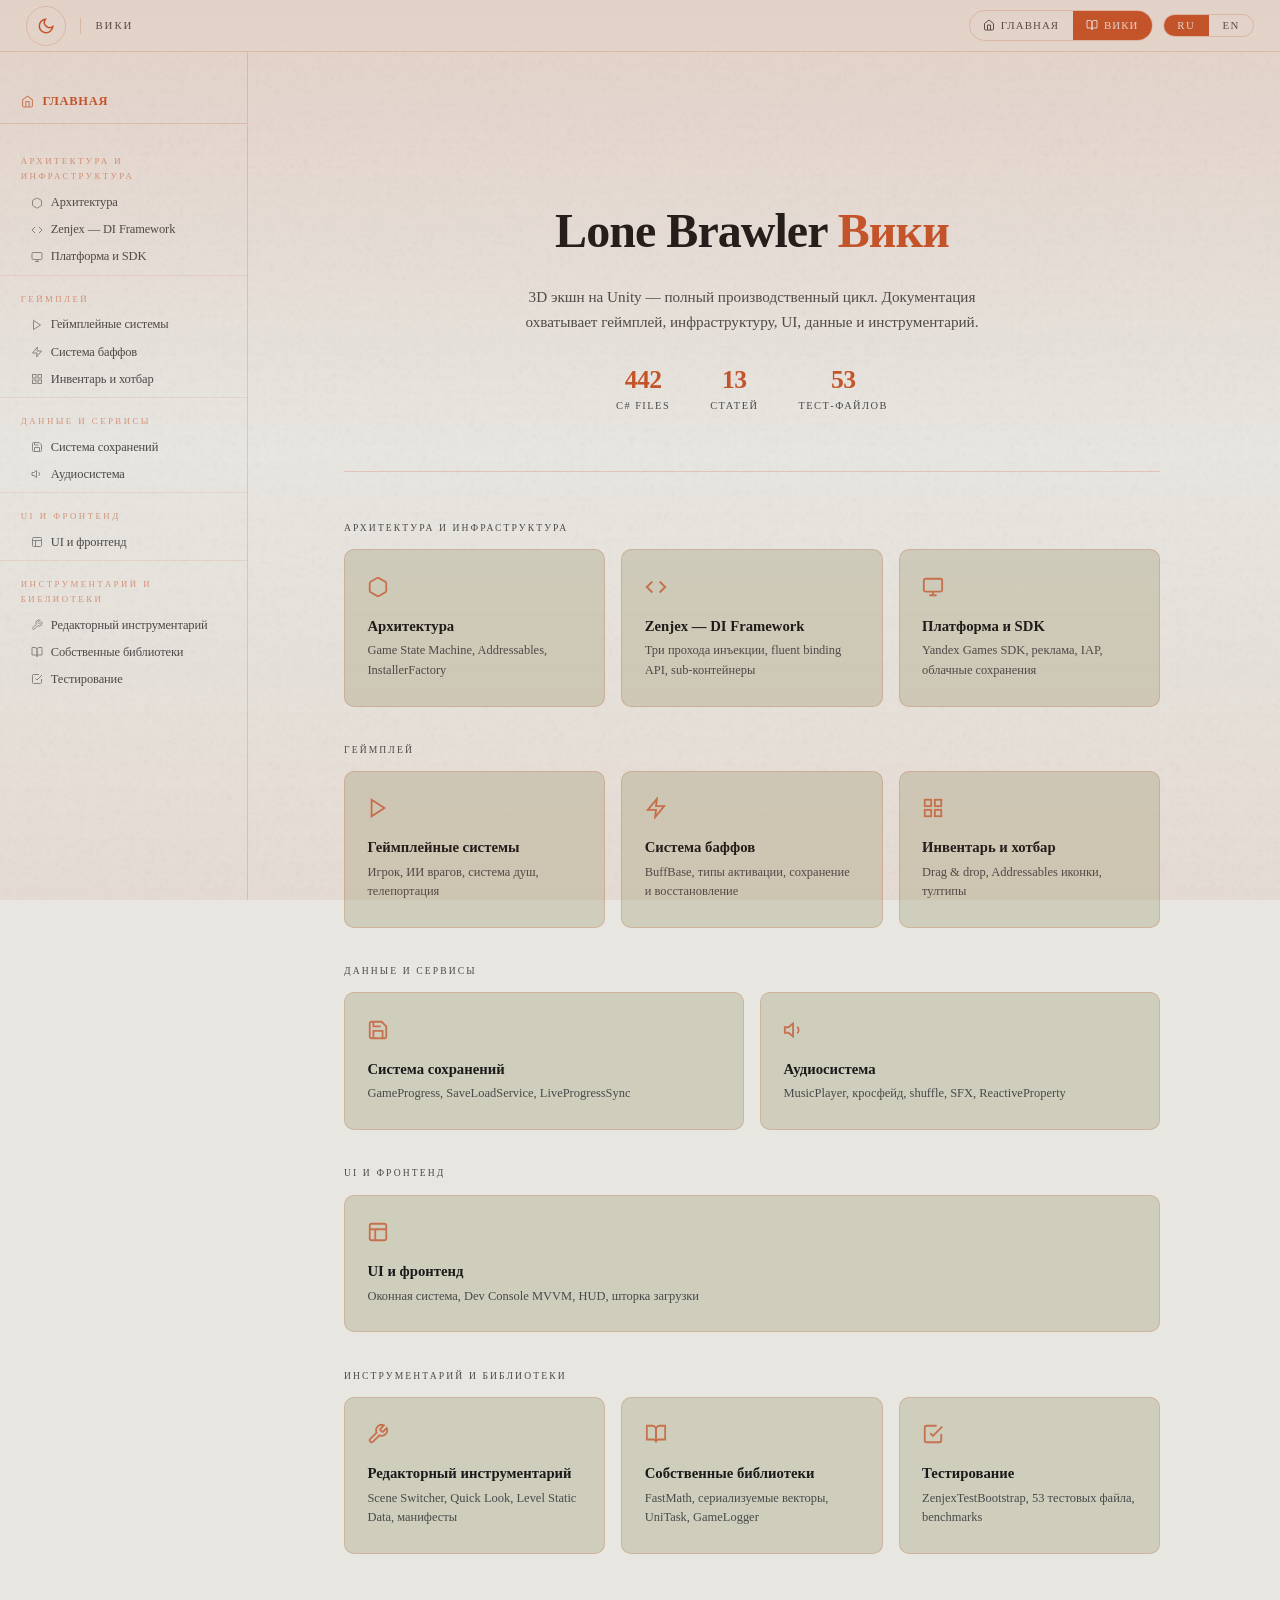
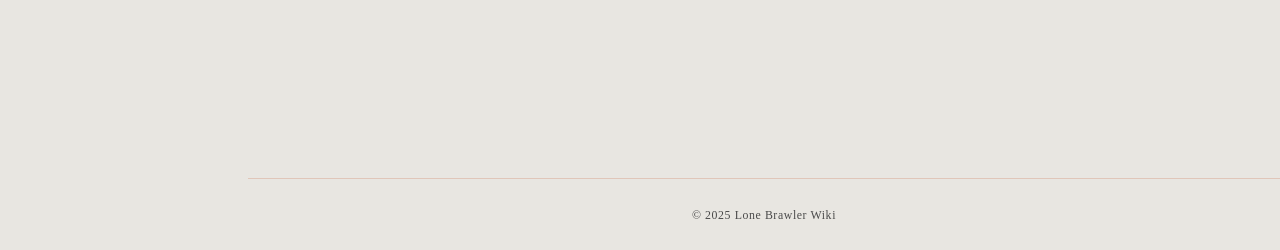
==== src/wiki.html @ 1ef16f7c "First project commit" ====
<!DOCTYPE html>
<html lang="ru" data-theme="dark">
<head>
  <meta charset="UTF-8" />
  <meta name="viewport" content="width=device-width, initial-scale=1.0" />
  <title>Wiki — Lone Brawler</title>

  <link rel="stylesheet" href="css/variables.css" />
  <link rel="stylesheet" href="css/animations.css" />
  <link rel="stylesheet" href="css/layout.css" />
  <link rel="stylesheet" href="css/wiki.css" />
</head>
<body>

<div class="app">

  <!-- ═══════ TOP BAR ═══════ -->
  <header class="topbar">
    <div class="topbar-left">
      <button class="sidebar-toggle" id="sidebar-toggle"
              aria-label="Toggle navigation" onclick="toggleSidebar()">
        <svg width="16" height="16" viewBox="0 0 24 24" fill="none" stroke="currentColor" stroke-width="2">
          <path d="M3 12h18M3 6h18M3 18h18"/>
        </svg>
      </button>

      <button class="theme-switcher" id="theme-toggle"
              aria-label="Toggle theme" onclick="toggleTheme()">
        <svg class="theme-icon sun" viewBox="0 0 24 24" fill="none" stroke="currentColor" stroke-width="2">
          <circle cx="12" cy="12" r="5"/>
          <path d="M12 1v2M12 21v2M4.22 4.22l1.42 1.42M18.36 18.36l1.42 1.42M1 12h2M21 12h2M4.22 19.78l1.42-1.42M18.36 5.64l1.42-1.42"/>
        </svg>
        <svg class="theme-icon moon" viewBox="0 0 24 24" fill="none" stroke="currentColor" stroke-width="2">
          <path d="M21 12.79A9 9 0 1 1 11.21 3 7 7 0 0 0 21 12.79z"/>
        </svg>
      </button>

      <div class="topbar-sep"></div>
      <span class="topbar-label t" data-ru="Вики" data-en="Wiki">Вики</span>
    </div>

    <div class="topbar-right">
      <nav class="topbar-nav" aria-label="Site navigation">
        <a class="topbar-nav-link" href="index.html">
          <svg width="12" height="12" viewBox="0 0 24 24" fill="none" stroke="currentColor" stroke-width="2">
            <path d="M3 9l9-7 9 7v11a2 2 0 01-2 2H5a2 2 0 01-2-2z"/>
            <polyline points="9 22 9 12 15 12 15 22"/>
          </svg>
          <span class="t" data-ru="Главная" data-en="Home">Главная</span>
        </a>
        <a class="topbar-nav-link topbar-nav-link--active" href="wiki.html">
          <svg width="12" height="12" viewBox="0 0 24 24" fill="none" stroke="currentColor" stroke-width="2">
            <path d="M2 3h6a4 4 0 014 4v14a3 3 0 00-3-3H2z"/>
            <path d="M22 3h-6a4 4 0 00-4 4v14a3 3 0 013-3h7z"/>
          </svg>
          <span class="t" data-ru="Вики" data-en="Wiki">Вики</span>
        </a>
      </nav>

      <div class="lang-switcher" role="group" aria-label="Language">
        <button class="lang-btn active" id="btn-ru" onclick="setLang('ru')">RU</button>
        <button class="lang-btn"        id="btn-en" onclick="setLang('en')">EN</button>
      </div>
    </div>
  </header>

  <!-- ═══════ LAYOUT ═══════ -->
  <div class="main">

    <!-- SIDEBAR -->
    <nav class="sidebar" id="sidebar">
      <button class="sidebar-home-btn t" id="sidebar-home-btn"
              data-ru="Главная" data-en="Home"
              onclick="showWikiHome()">
        <svg width="13" height="13" viewBox="0 0 24 24" fill="none" stroke="currentColor" stroke-width="2">
          <path d="M3 9l9-7 9 7v11a2 2 0 01-2 2H5a2 2 0 01-2-2z"/>
          <polyline points="9 22 9 12 15 12 15 22"/>
        </svg>
        Главная
      </button>

      <div id="wiki-sidebar-list">
        <!-- populated by wiki.js after config loads -->
        <div class="wiki-loading" style="padding: 2rem 0;">
          <div class="wiki-loading-dot"></div>
          <div class="wiki-loading-dot"></div>
          <div class="wiki-loading-dot"></div>
        </div>
      </div>
    </nav>

    <!-- Mobile backdrop -->
    <div class="sidebar-backdrop" id="sidebar-backdrop" onclick="closeSidebar()"></div>

    <!-- CONTENT -->
    <main class="content" id="wiki-content">
      <div class="wiki-content">
        <div class="wiki-loading">
          <div class="wiki-loading-dot"></div>
          <div class="wiki-loading-dot"></div>
          <div class="wiki-loading-dot"></div>
        </div>
      </div>
    </main>

  </div><!-- /.main -->

  <footer>
    <span class="t" data-ru="© 2025 Lone Brawler Wiki" data-en="© 2025 Lone Brawler Wiki">
      © 2025 Lone Brawler Wiki
    </span>
  </footer>

</div><!-- /.app -->

<script src="js/theme.js"></script>
<script src="js/lang.js"></script>
<script src="js/marked.min.js"></script>
<script src="js/config-loader.js"></script>
<script src="js/wiki.js"></script>

</body>
</html>
---- src/css/variables.css ----
/* ============================================================
   variables.css — Design tokens for Lone Brawler Wiki.
   Accent colours are overridden at runtime by config-loader.js
   ============================================================ */

*, *::before, *::after {
  box-sizing: border-box;
  margin: 0;
  padding: 0;
}

/* ── Fallback accents (before config loads) ── */
:root {
  --accent-dark:  #e8774a;
  --accent-light: #c4542a;
}

/* ── Dark theme (default) ── */
:root {
  --accent:   var(--accent-dark);

  --bg:       #0d0d0d;
  --surface:  #161616;
  --card:     #1c1c1c;
  --accent2:  #f5b07a;
  --text:     #f0ece4;
  --muted:    #8a8070;
  --border:   var(--border-dark,          rgba(232, 119, 74, 0.18));
  --glow:     var(--glow-dark,            rgba(232, 119, 74, 0.10));

  --gradient-top:    var(--gradient-top-dark,  rgba(232, 119, 74, 0.12));
  --gradient-bottom: var(--gradient-bot-dark,  rgba(232, 119, 74, 0.06));

  --sidebar-w: 248px;
}

/* ── Light theme ── */
[data-theme="light"] {
  --accent:   var(--accent-light);

  --bg:       #e8e6e1;
  --surface:  #d9d7d2;
  --card:     #cfcdbc;
  --accent2:  #8b4510;
  --text:     #1a1a1a;
  --muted:    #4a4a4a;
  --border:   var(--border-light,         rgba(196, 84, 42, 0.22));
  --glow:     var(--glow-light,           rgba(196, 84, 42, 0.10));

  --gradient-top:    var(--gradient-top-light, rgba(196, 84, 42, 0.14));
  --gradient-bottom: var(--gradient-bot-light, rgba(196, 84, 42, 0.07));
}

html { scroll-behavior: smooth; }

body {
  background-color:       var(--bg);
  background-image:       var(--noise-svg);
  background-attachment:  fixed;
  color:       var(--text);
  font-family: inherit;
  font-weight: 300;
  line-height: 1.7;
  overflow-x:  hidden;
}

/* ── Gradient overlay ── */
body::before {
  content: '';
  position: fixed;
  inset: 0;
  background: linear-gradient(
    to bottom,
    var(--gradient-top)    0%,
    transparent            50%,
    var(--gradient-bottom) 100%
  );
  pointer-events: none;
  z-index: 9999;
}
---- src/css/animations.css ----
/* ============================================================
   animations.css — Keyframes & transition helpers
   ============================================================ */

@keyframes fadeUp {
  from { opacity: 0; transform: translateY(28px); }
  to   { opacity: 1; transform: none; }
}

@keyframes spin {
  to { transform: rotate(360deg); }
}

@keyframes slideRight {
  from { opacity: 0; transform: translateX(-10px); }
  to   { opacity: 1; transform: none; }
}

/* ── Scroll reveal (same class name as portfolio) ── */
.reveal {
  opacity: 0;
  transform: translateY(20px);
  transition: opacity 0.6s ease, transform 0.6s ease;
}
.reveal.visible {
  opacity: 1;
  transform: none;
}

/* ── Language fade (same .t / .fading pattern) ── */
.t {
  transition: opacity 0.18s ease;
}
.t.fading {
  opacity: 0;
}

/* ── Release body entry ── */
.release-body {
  animation: fadeUp 0.4s cubic-bezier(0.22, 1, 0.36, 1) both;
}

/* ── Section stagger ── */
.release-section {
  animation: fadeUp 0.45s cubic-bezier(0.22, 1, 0.36, 1) both;
}
.release-section:nth-child(1) { animation-delay: 0.04s; }
.release-section:nth-child(2) { animation-delay: 0.08s; }
.release-section:nth-child(3) { animation-delay: 0.12s; }
.release-section:nth-child(4) { animation-delay: 0.16s; }
.release-section:nth-child(5) { animation-delay: 0.20s; }
.release-section:nth-child(6) { animation-delay: 0.24s; }
.release-section:nth-child(7) { animation-delay: 0.28s; }
.release-section:nth-child(8) { animation-delay: 0.32s; }
---- src/css/layout.css ----
/* ============================================================
   layout.css — Top bar, sidebar, content, footer
   ============================================================ */

/* ── App shell ── */
.app {
  display: flex;
  flex-direction: column;
  min-height: 100vh;
}

/* ════════════════════════════════════════════════════════════
   TOP BAR
   ════════════════════════════════════════════════════════════ */
.topbar {
  position: fixed;
  top: 0; left: 0; right: 0;
  z-index: 500;
  height: 52px;
  display: flex;
  align-items: center;
  justify-content: space-between;
  padding: 0 1.6rem;
  border-bottom: 1px solid var(--border);
  background: rgba(13, 13, 13, 0.88);
  backdrop-filter: blur(18px);
  -webkit-backdrop-filter: blur(18px);
}

[data-theme="light"] .topbar {
  background: rgba(232, 230, 225, 0.88);
}

.topbar-left  { display: flex; align-items: center; gap: 0.9rem; }
.topbar-right { display: flex; align-items: center; gap: 0.6rem; }

/* Project name link */
.topbar-logo {
  display: flex;
  align-items: center;
  gap: 0.5rem;
  text-decoration: none;
  color: var(--text);
  background: transparent;
}

/* Logo as image */
.topbar-logo-img {
  height: 26px;
  width: auto;
  display: block;
  background: transparent;
}

.topbar-logo-name {
  font-size: 0.95rem;
  font-weight: 700;
  letter-spacing: -0.01em;
  color: var(--text);
}
.topbar-logo-name span { color: var(--accent); }

.topbar-sep {
  width: 1px;
  height: 16px;
  background: var(--border);
}

.topbar-label {
  font-size: 0.68rem;
  letter-spacing: 0.18em;
  text-transform: uppercase;
  color: var(--muted);
}

/* GitHub pill — matches portfolio's .link-pill */
.repo-link {
  display: inline-flex;
  align-items: center;
  gap: 0.4rem;
  padding: 0.32rem 0.85rem;
  border: 1px solid var(--border);
  border-radius: 999px;
  font-size: 0.72rem;
  font-weight: 500;
  letter-spacing: 0.06em;
  color: var(--accent2);
  text-decoration: none;
  transition: background 0.22s, border-color 0.22s, transform 0.18s;
}
.repo-link:hover {
  background: var(--glow);
  border-color: var(--accent);
  transform: translateY(-1px);
}

/* ── Theme switcher (identical to portfolio) ── */
.theme-switcher {
  width: 40px;
  height: 40px;
  border-radius: 50%;
  border: 1px solid var(--border);
  background: transparent;
  cursor: pointer;
  display: flex;
  align-items: center;
  justify-content: center;
  transition: border-color 0.2s, transform 0.2s;
  position: relative;
}
.theme-switcher:hover  { border-color: var(--accent); transform: scale(1.05); }
.theme-switcher:active { transform: scale(0.95); }

.theme-icon {
  width: 18px;
  height: 18px;
  color: var(--accent);
  transition: opacity 0.3s, transform 0.3s;
}
.theme-icon.sun  { position: absolute; opacity: 1; transform: rotate(0deg) scale(1); }
.theme-icon.moon { position: absolute; opacity: 0; transform: rotate(90deg) scale(0); }

[data-theme="light"] .theme-icon.sun  { opacity: 0; transform: rotate(-90deg) scale(0); }
[data-theme="light"] .theme-icon.moon { opacity: 1; transform: rotate(0deg) scale(1); }

/* ── Lang switcher (identical to portfolio) ── */
.lang-switcher {
  display: flex;
  border: 1px solid var(--border);
  border-radius: 999px;
  overflow: hidden;
  background: transparent;
}

.lang-btn {
  padding: 0.34rem 0.85rem;
  font-family: inherit;
  font-size: 0.68rem;
  font-weight: 500;
  letter-spacing: 0.13em;
  text-transform: uppercase;
  color: var(--muted);
  background: none;
  border: none;
  cursor: pointer;
  transition: color 0.2s, background 0.2s;
  line-height: 1;
}
.lang-btn.active         { color: var(--bg); background: var(--accent); }
.lang-btn:not(.active):hover { color: var(--accent2); }

/* ── Mobile: sidebar toggle button ── */
.sidebar-toggle {
  display: none;
  width: 40px;
  height: 40px;
  border-radius: 50%;
  border: 1px solid var(--border);
  background: transparent;
  cursor: pointer;
  align-items: center;
  justify-content: center;
  color: var(--accent);
  transition: border-color 0.2s, background 0.2s;
}
.sidebar-toggle:hover { border-color: var(--accent); background: var(--glow); }
.sidebar-toggle.open  { background: var(--glow); border-color: var(--accent); }

/* ════════════════════════════════════════════════════════════
   MAIN LAYOUT (sidebar + content)
   ════════════════════════════════════════════════════════════ */
.main {
  display: flex;
  flex: 1;
  padding-top: 52px;
}

/* ── Sidebar ── */
.sidebar {
  position: fixed;
  top: 52px;
  left: 0;
  bottom: 0;
  width: var(--sidebar-w);
  overflow-y: auto;
  border-right: 1px solid var(--border);
  padding: 1.6rem 0 2rem;
  scrollbar-width: thin;
  scrollbar-color: var(--border) transparent;
}

.sidebar-section-label {
  font-size: 0.6rem;
  letter-spacing: 0.22em;
  text-transform: uppercase;
  color: var(--muted);
  padding: 0 1.3rem;
  margin-bottom: 0.5rem;
}

.version-list {
  list-style: none;
}

/* Each version entry */
.version-item {
  position: relative;
  border-left: 2px solid transparent;
  transition: border-color 0.2s;
}
.version-item.active {
  border-left-color: var(--accent);
}

.version-btn {
  width: 100%;
  padding: 0.55rem 1.3rem;
  background: none;
  border: none;
  cursor: pointer;
  text-align: left;
  font-family: inherit;
  display: flex;
  flex-direction: column;
  gap: 0.12rem;
  transition: background 0.18s;
}
.version-btn:hover { background: var(--glow); }

.version-btn-tag {
  font-size: 0.88rem;
  font-weight: 700;
  color: var(--text);
  letter-spacing: -0.01em;
  transition: color 0.2s;
}
.version-item.active .version-btn-tag { color: var(--accent); }

.version-btn-date {
  font-size: 0.65rem;
  letter-spacing: 0.05em;
  color: var(--muted);
}

/* ── Content area ── */
.content {
  margin-left: var(--sidebar-w);
  flex: 1;
  padding: 2.8rem 3rem 7rem;
  max-width: calc(var(--sidebar-w) + 760px);
}

/* ── Release header ── */
.release-header {
  margin-bottom: 2.2rem;
}

.release-version-tag {
  font-size: clamp(2rem, 5vw, 2.8rem);
  font-weight: 700;
  letter-spacing: -0.02em;
  line-height: 1.1;
  margin-bottom: 0.55rem;
}
.release-version-tag span { color: var(--accent); }

.release-meta {
  display: flex;
  align-items: center;
  gap: 0.8rem;
  flex-wrap: wrap;
}

.release-date {
  font-size: 0.75rem;
  letter-spacing: 0.08em;
  color: var(--muted);
}

/* ── Horizontal rule between header and body ── */
.release-rule {
  height: 1px;
  background: var(--border);
  margin: 1.8rem 0 2.4rem;
}

/* ── Footer ── */
footer {
  margin-left: var(--sidebar-w);
  padding: 1.6rem 3rem;
  border-top: 1px solid var(--border);
  color: var(--muted);
  font-size: 0.74rem;
  letter-spacing: 0.05em;
  text-align: center;
}

/* ════════════════════════════════════════════════════════════
   MOBILE  ≤ 768 px
   ════════════════════════════════════════════════════════════ */
@media (max-width: 768px) {
  :root { --sidebar-w: 0px; }

  .topbar { padding: 0 1rem; }

  .topbar-sep,
  .topbar-label { display: none; }

  .sidebar-toggle { display: flex; }

  /* Sidebar slides in from the left as an overlay */
  .sidebar {
    width: 80vw;
    max-width: 300px;
    transform: translateX(-110%);
    transition: transform 0.3s cubic-bezier(0.22, 1, 0.36, 1);
    z-index: 400;
    background: var(--bg);
    border-right: 1px solid var(--border);
  }
  .sidebar.open { transform: translateX(0); }

  /* Dim overlay behind the open sidebar */
  .sidebar-backdrop {
    display: none;
    position: fixed;
    inset: 0;
    z-index: 399;
    background: rgba(0,0,0,0.5);
  }
  .sidebar-backdrop.open { display: block; }

  .content {
    margin-left: 0;
    padding: 1.6rem 1.2rem 5rem;
  }

  footer {
    margin-left: 0;
    padding: 1.4rem 1.2rem;
  }
}

@media (max-width: 400px) {
  .release-version-tag { font-size: 1.7rem; }
  .content { padding: 1.2rem 1rem 4rem; }
}

/* ── Touch: no hover lifts ── */
@media (hover: none) {
  .repo-link:hover  { transform: none; }
  .version-btn:hover { background: transparent; }
}


/* ════════════════════════════════════════════════════════════
   SIDEBAR — версионные группы
   ════════════════════════════════════════════════════════════ */

/* Группа мажорной версии */
.version-group {
  margin-bottom: 0.25rem;
}

/* Лейбл группы (V3, V2, V1) */
.version-group-label {
  font-size: 0.55rem;
  letter-spacing: 0.28em;
  text-transform: uppercase;
  color: var(--accent);
  opacity: 0.55;
  padding: 0.9rem 1.3rem 0.3rem;
  user-select: none;
}

/* Список релизов внутри группы */
.version-sublist {
  list-style: none;
}

/* Минорный релиз — чуть меньше и с отступом */
.version-item:not(.version-item--major) .version-btn {
  padding: 0.38rem 1.3rem 0.38rem 1.8rem;
}

.version-item:not(.version-item--major) .version-btn-tag {
  font-size: 0.78rem;
  font-weight: 500;
  color: var(--muted);
}

.version-item:not(.version-item--major).active .version-btn-tag {
  color: var(--accent);
}

.version-item:not(.version-item--major) .version-btn-date {
  font-size: 0.6rem;
}

/* Мажорный релиз — крупнее, ярче */
.version-item--major .version-btn {
  padding: 0.55rem 1.3rem;
}

.version-item--major .version-btn-tag {
  font-size: 0.9rem;
  font-weight: 700;
  color: var(--text);
  display: flex;
  align-items: center;
  gap: 0.5rem;
}

.version-item--major.active .version-btn-tag {
  color: var(--accent);
}

/* Цветная точка перед мажорной версией */
.version-btn-major-dot {
  display: inline-block;
  width: 6px;
  height: 6px;
  border-radius: 50%;
  background: var(--accent);
  flex-shrink: 0;
  opacity: 0.75;
  transition: opacity 0.2s;
}
.version-item--major.active .version-btn-major-dot,
.version-item--major .version-btn:hover .version-btn-major-dot {
  opacity: 1;
}

/* Разделительная линия перед группой (кроме первой) */
.version-group + .version-group .version-group-label {
  border-top: 1px solid var(--border);
  padding-top: 1rem;
}


/* ════════════════════════════════════════════════════════════
   CONTENT — мажорный релиз
   ════════════════════════════════════════════════════════════ */

/* Выделенный бэкграунд для шапки мажорного релиза */
.release-header--major {
  position: relative;
  padding: 1.8rem 2rem 1.8rem;
  margin: -0.8rem -1.2rem 0;
  border-radius: 12px;
  border: 1px solid color-mix(in srgb, var(--accent) 25%, var(--border));
  background: color-mix(in srgb, var(--accent) 5%, var(--card));
  overflow: hidden;
}

/* Декоративное свечение в углу */
.release-header--major::before {
  content: '';
  position: absolute;
  top: -40px;
  right: -40px;
  width: 180px;
  height: 180px;
  border-radius: 50%;
  background: radial-gradient(circle, color-mix(in srgb, var(--accent) 18%, transparent), transparent 70%);
  pointer-events: none;
}

/* Бейдж "MAJOR RELEASE" */
.release-header--major::after {
  content: 'MAJOR RELEASE';
  position: absolute;
  top: 1rem;
  right: 1.2rem;
  font-size: 0.52rem;
  font-weight: 700;
  letter-spacing: 0.2em;
  color: var(--accent);
  opacity: 0.6;
}

/* Версионный тег крупнее у мажора */
.release-header--major .release-version-tag {
  font-size: clamp(2.4rem, 6vw, 3.4rem);
}

@media (max-width: 768px) {
  .release-header--major {
    margin: -0.4rem -0.4rem 0;
    padding: 1.4rem 1.2rem 1.4rem;
  }
  .release-header--major::after {
    display: none;
  }
}
---- src/css/wiki.css ----
/* ============================================================
   wiki.css — Wiki page styles: article rendering, home page,
              sidebar items, code highlighting, tables.
   ============================================================ */

/* ════════════════════════════════════════════════════════════
   TOPBAR NAV (Changelog ↔ Wiki)
   ════════════════════════════════════════════════════════════ */
.topbar-nav {
  display: flex;
  border: 1px solid var(--border);
  border-radius: 999px;
  overflow: hidden;
  background: transparent;
}

.topbar-nav-link {
  display: inline-flex;
  align-items: center;
  gap: 0.35rem;
  padding: 0.34rem 0.85rem;
  font-size: 0.68rem;
  font-weight: 500;
  letter-spacing: 0.1em;
  text-transform: uppercase;
  color: var(--muted);
  text-decoration: none;
  transition: color 0.2s, background 0.2s;
}
.topbar-nav-link:hover { color: var(--accent2); }
.topbar-nav-link--active { color: var(--bg); background: var(--accent); }
.topbar-nav-link--active:hover { color: var(--bg); }

/* ════════════════════════════════════════════════════════════
   SIDEBAR — wiki article items
   ════════════════════════════════════════════════════════════ */
.wiki-article-item .version-btn-tag {
  font-size: 0.82rem;
  font-weight: 500;
  color: var(--muted);
  display: flex;
  align-items: center;
  gap: 0.5rem;
}

.wiki-article-item.active .version-btn-tag { color: var(--accent); }

.wiki-article-icon {
  display: flex;
  align-items: center;
  opacity: 0.6;
  flex-shrink: 0;
  transition: opacity 0.2s;
}
.wiki-article-item.active .wiki-article-icon,
.wiki-article-item:hover .wiki-article-icon { opacity: 1; }

.wiki-article-item .version-btn { padding: 0.5rem 1.3rem; }
.wiki-article-item .version-btn-date { display: none; }

/* ════════════════════════════════════════════════════════════
   WIKI CONTENT AREA
   ════════════════════════════════════════════════════════════ */
.wiki-content {
  padding: 2.8rem 3rem 7rem;
}

/* Loading dots */
.wiki-loading {
  display: flex;
  gap: 0.4rem;
  align-items: center;
  justify-content: center;
  min-height: 40vh;
}
.wiki-loading-dot {
  width: 6px;
  height: 6px;
  border-radius: 50%;
  background: var(--accent);
  opacity: 0.4;
  animation: wiki-pulse 1.2s ease-in-out infinite;
}
.wiki-loading-dot:nth-child(2) { animation-delay: 0.2s; }
.wiki-loading-dot:nth-child(3) { animation-delay: 0.4s; }
@keyframes wiki-pulse {
  0%, 100% { opacity: 0.2; transform: scale(0.8); }
  50%       { opacity: 0.8; transform: scale(1); }
}

.wiki-error {
  color: var(--muted);
  font-size: 0.85rem;
  text-align: center;
  min-height: 40vh;
  display: flex;
  align-items: center;
  justify-content: center;
}

/* ════════════════════════════════════════════════════════════
   HOME PAGE
   ════════════════════════════════════════════════════════════ */
.wiki-home-hero {
  text-align: center;
  padding: 3rem 0 3.5rem;
  border-bottom: 1px solid var(--border);
  margin-bottom: 3rem;
}

.wiki-home-title {
  font-size: clamp(2rem, 5vw, 3rem);
  font-weight: 700;
  letter-spacing: -0.02em;
  margin-bottom: 0.8rem;
  color: var(--text);
}
.wiki-home-title span { color: var(--accent); }

.wiki-home-sub {
  font-size: 0.95rem;
  color: var(--muted);
  max-width: 520px;
  margin: 0 auto 1.8rem;
  line-height: 1.65;
}

.wiki-home-btn {
  display: inline-flex;
  align-items: center;
  gap: 0.45rem;
  padding: 0.5rem 1.2rem;
  border: 1px solid var(--border);
  border-radius: 999px;
  font-size: 0.75rem;
  font-weight: 500;
  letter-spacing: 0.06em;
  color: var(--accent2);
  text-decoration: none;
  transition: background 0.2s, border-color 0.2s, transform 0.18s;
}
.wiki-home-btn:hover {
  background: var(--glow);
  border-color: var(--accent);
  transform: translateY(-1px);
}

.wiki-home-cards {
  display: grid;
  grid-template-columns: repeat(auto-fit, minmax(200px, 1fr));
  gap: 1rem;
}

.wiki-home-card {
  background: var(--card);
  border: 1px solid var(--border);
  border-radius: 10px;
  padding: 1.6rem 1.4rem;
  text-align: left;
  cursor: pointer;
  transition: border-color 0.2s, transform 0.18s, background 0.2s;
  font-family: inherit;
}
.wiki-home-card:hover {
  border-color: color-mix(in srgb, var(--accent) 40%, var(--border));
  transform: translateY(-2px);
  background: color-mix(in srgb, var(--accent) 4%, var(--card));
}

.wiki-home-card-icon {
  color: var(--accent);
  opacity: 0.75;
  margin-bottom: 1rem;
}
.wiki-home-card:hover .wiki-home-card-icon { opacity: 1; }

.wiki-home-card-title {
  font-size: 0.92rem;
  font-weight: 700;
  color: var(--text);
  margin-bottom: 0.4rem;
}

.wiki-home-card-desc {
  font-size: 0.78rem;
  color: var(--muted);
  line-height: 1.55;
}

/* ════════════════════════════════════════════════════════════
   ARTICLE BODY — typography
   ════════════════════════════════════════════════════════════ */
.wiki-body {
  max-width: 760px;
  color: var(--text);
  font-size: 0.88rem;
  line-height: 1.75;
}

.wiki-body h1 {
  font-size: clamp(1.6rem, 4vw, 2.2rem);
  font-weight: 700;
  letter-spacing: -0.02em;
  color: var(--text);
  margin: 0 0 1.4rem;
  padding-bottom: 0.6rem;
  border-bottom: 1px solid var(--border);
}
.wiki-body h1 span { color: var(--accent); }

.wiki-body h2 {
  font-size: 1.2rem;
  font-weight: 700;
  color: var(--text);
  margin: 2.4rem 0 0.8rem;
  padding-top: 2rem;
  border-top: 1px solid var(--border);
}

.wiki-body h3 {
  font-size: 0.97rem;
  font-weight: 700;
  color: var(--text);
  margin: 1.6rem 0 0.5rem;
}

.wiki-body h4 {
  font-size: 0.88rem;
  font-weight: 700;
  color: var(--accent2);
  margin: 1.2rem 0 0.4rem;
  letter-spacing: 0.02em;
}

.wiki-body p {
  margin: 0 0 0.9rem;
  color: var(--muted);
}

.wiki-body a {
  color: var(--accent);
  text-decoration: none;
  border-bottom: 1px solid color-mix(in srgb, var(--accent) 35%, transparent);
  transition: border-color 0.18s, color 0.18s;
}
.wiki-body a:hover {
  color: var(--accent2);
  border-bottom-color: var(--accent2);
}

.wiki-body strong { color: var(--text); font-weight: 600; }
.wiki-body em { color: var(--accent2); font-style: italic; }

.wiki-body hr {
  border: none;
  border-top: 1px solid var(--border);
  margin: 2rem 0;
}

/* Lists */
.wiki-body ul,
.wiki-body ol {
  padding-left: 1.4rem;
  margin: 0 0 0.9rem;
}
.wiki-body li {
  color: var(--muted);
  margin-bottom: 0.3rem;
  line-height: 1.65;
}
.wiki-body li code { font-size: 0.8em; }

/* Blockquote */
.wiki-body blockquote {
  border-left: 3px solid var(--accent);
  margin: 1rem 0 1rem;
  padding: 0.6rem 1rem;
  background: color-mix(in srgb, var(--accent) 5%, var(--surface));
  border-radius: 0 6px 6px 0;
  color: var(--muted);
  font-size: 0.83rem;
}
.wiki-body blockquote strong { color: var(--accent2); }
.wiki-body blockquote code { font-size: 0.8em; }

/* Inline code */
.wiki-body code {
  font-family: 'SFMono-Regular', 'Consolas', 'Liberation Mono', monospace;
  font-size: 0.82em;
  color: var(--accent2);
  background: color-mix(in srgb, var(--accent) 10%, var(--surface));
  border: 1px solid var(--border);
  border-radius: 4px;
  padding: 0.05em 0.35em;
  white-space: nowrap;
  display: inline-block;
  vertical-align: baseline;
  line-height: 1.5;
}

/* Code blocks */
.wiki-body pre {
  background: var(--surface);
  border: 1px solid var(--border);
  border-radius: 8px;
  padding: 1rem 1.2rem;
  overflow-x: auto;
  margin: 0.8rem 0 1.2rem;
}
.wiki-body pre code {
  background: none;
  border: none;
  padding: 0;
  font-size: 0.8rem;
  color: var(--text);
  white-space: pre;
  display: block;
  line-height: 1.65;
}

/* Tables */
.wiki-table-wrap {
  overflow-x: auto;
  margin: 0.8rem 0 1.2rem;
  border-radius: 8px;
  border: 1px solid var(--border);
}
.wiki-body table {
  width: 100%;
  border-collapse: collapse;
  font-size: 0.81rem;
}
.wiki-body th {
  padding: 0.6rem 1rem;
  text-align: left;
  font-weight: 600;
  color: var(--text);
  background: var(--surface);
  border-bottom: 1px solid var(--border);
}
.wiki-body td {
  padding: 0.5rem 1rem;
  color: var(--muted);
  border-bottom: 1px solid color-mix(in srgb, var(--border) 50%, transparent);
}
.wiki-body tr:last-child td { border-bottom: none; }
.wiki-body tr:hover td { background: color-mix(in srgb, var(--accent) 4%, transparent); }

/* ════════════════════════════════════════════════════════════
   SYNTAX HIGHLIGHTING
   ════════════════════════════════════════════════════════════ */
.hl-kw      { color: #4ccbad; }
.hl-str     { color: #f0c080; }
.hl-comment { color: #6a7a6a; font-style: italic; }
.hl-generic { color: #a8c4d8; }

[data-theme="light"] .hl-kw      { color: #0a6e5a; }
[data-theme="light"] .hl-str     { color: #8a5000; }
[data-theme="light"] .hl-comment { color: #7a8a7a; }
[data-theme="light"] .hl-generic { color: #4a6a8a; }

/* ════════════════════════════════════════════════════════════
   MOBILE
   ════════════════════════════════════════════════════════════ */
@media (max-width: 768px) {
  .wiki-content { padding: 1.6rem 1.2rem 5rem; }
  .wiki-home-hero { padding: 2rem 0 2rem; }
  .wiki-home-cards { grid-template-columns: 1fr; }
  .topbar-nav-link span { display: none; }
  .topbar-nav-link { padding: 0.34rem 0.6rem; }
}


/* ════════════════════════════════════════════════════════════
   marked.js output — style standard HTML elements inside .wiki-body
   ════════════════════════════════════════════════════════════ */

/* marked wraps code blocks in <pre><code> */
.wiki-body pre {
  background: var(--surface);
  border: 1px solid var(--border);
  border-radius: 8px;
  padding: 1rem 1.2rem;
  overflow-x: auto;
  margin: 0.8rem 0 1.2rem;
}
.wiki-body pre code {
  background: none;
  border: none;
  padding: 0;
  font-size: 0.8rem;
  color: var(--text);
  white-space: pre;
  display: block;
  line-height: 1.65;
  font-family: 'SFMono-Regular', 'Consolas', 'Liberation Mono', monospace;
}

/* marked wraps inline code in <code> only */
.wiki-body :not(pre) > code {
  font-family: 'SFMono-Regular', 'Consolas', 'Liberation Mono', monospace;
  font-size: 0.82em;
  color: var(--accent2);
  background: color-mix(in srgb, var(--accent) 10%, var(--surface));
  border: 1px solid var(--border);
  border-radius: 4px;
  padding: 0.05em 0.35em;
  white-space: nowrap;
}

/* marked generates <blockquote> */
.wiki-body blockquote {
  border-left: 3px solid var(--accent);
  margin: 1rem 0;
  padding: 0.6rem 1rem;
  background: color-mix(in srgb, var(--accent) 5%, var(--surface));
  border-radius: 0 6px 6px 0;
  color: var(--muted);
  font-size: 0.83rem;
}
.wiki-body blockquote p { margin: 0; color: var(--muted); }

/* marked generates <table> */
.wiki-body table {
  width: 100%;
  border-collapse: collapse;
  font-size: 0.81rem;
  margin: 0.8rem 0 1.2rem;
  display: block;
  overflow-x: auto;
}
.wiki-body th {
  padding: 0.6rem 1rem;
  text-align: left;
  font-weight: 600;
  color: var(--text);
  background: var(--surface);
  border-bottom: 1px solid var(--border);
  border: 1px solid var(--border);
}
.wiki-body td {
  padding: 0.5rem 1rem;
  color: var(--muted);
  border: 1px solid color-mix(in srgb, var(--border) 60%, transparent);
}
.wiki-body tr:hover td { background: color-mix(in srgb, var(--accent) 4%, transparent); }


/* ════════════════════════════════════════════════════════════
   DOCS — block-based content (mirrors changelog styles)
   ════════════════════════════════════════════════════════════ */

/* Page title — inherits release-version-tag size but simpler */
.doc-page-title {
  font-size: clamp(1.6rem, 4vw, 2.4rem);
}

/* Section cards with doc type use accent dot color */
.release-section[data-type="doc"] .section-item::before {
  background: var(--accent);
}

/* Headings */
.doc-heading { color: var(--text); margin: 2rem 0 0.6rem; }
.doc-heading--1 { font-size: 1.6rem; font-weight: 700; letter-spacing: -0.02em; padding-bottom: 0.5rem; border-bottom: 1px solid var(--border); }
.doc-heading--2 { font-size: 1.2rem; font-weight: 700; padding-top: 1.6rem; border-top: 1px solid var(--border); }
.doc-heading--3 { font-size: 0.97rem; font-weight: 700; color: var(--accent2); }
.doc-heading--4 { font-size: 0.88rem; font-weight: 600; color: var(--muted); text-transform: uppercase; letter-spacing: 0.06em; }

/* Paragraphs */
.doc-paragraph {
  font-size: 0.88rem;
  line-height: 1.75;
  color: var(--muted);
  margin: 0 0 0.9rem;
}
.doc-paragraph code {
  font-family: 'SFMono-Regular', 'Consolas', 'Liberation Mono', monospace;
  font-size: 0.82em;
  color: var(--accent2);
  background: color-mix(in srgb, var(--accent) 10%, var(--surface));
  border: 1px solid var(--border);
  border-radius: 4px;
  padding: 0.05em 0.35em;
  white-space: nowrap;
  display: inline-block;
  vertical-align: baseline;
  line-height: 1.5;
}

/* Standalone list */
.doc-list {
  list-style: none;
  margin: 0 0 1rem;
  padding: 0;
}
.doc-list-item {
  display: block;
  position: relative;
  padding: 0.3rem 1rem 0.3rem 2rem;
  font-size: 0.85rem;
  line-height: 1.65;
  color: var(--muted);
}
.doc-list-item::before {
  content: '';
  position: absolute;
  left: 0.8rem;
  top: 0.72em;
  width: 5px;
  height: 5px;
  border-radius: 50%;
  background: var(--accent);
  opacity: 0.6;
}
.doc-list-item code {
  font-family: 'SFMono-Regular', 'Consolas', 'Liberation Mono', monospace;
  font-size: 0.82em;
  color: var(--accent2);
  background: color-mix(in srgb, var(--accent) 10%, var(--surface));
  border: 1px solid var(--border);
  border-radius: 4px;
  padding: 0.05em 0.35em;
  white-space: nowrap;
  display: inline-block;
  vertical-align: baseline;
  line-height: 1.5;
}

/* Code block */
.doc-code-wrap {
  position: relative;
  margin: 0.8rem 0 1.2rem;
}
.doc-code-lang {
  display: inline-block;
  font-size: 0.6rem;
  font-weight: 700;
  letter-spacing: 0.14em;
  text-transform: uppercase;
  color: var(--muted);
  background: var(--surface);
  border: 1px solid var(--border);
  border-bottom: none;
  border-radius: 4px 4px 0 0;
  padding: 0.2rem 0.6rem;
}
.doc-code-wrap pre {
  background: var(--surface);
  border: 1px solid var(--border);
  border-radius: 0 6px 6px 6px;
  padding: 1rem 1.2rem;
  overflow-x: auto;
  margin: 0;
}
.doc-code-wrap pre code {
  background: none;
  border: none;
  padding: 0;
  font-size: 0.8rem;
  font-family: 'SFMono-Regular', 'Consolas', 'Liberation Mono', monospace;
  color: var(--text);
  white-space: pre;
  display: block;
  line-height: 1.65;
}
.doc-code-wrap:not(:has(.doc-code-lang)) pre {
  border-radius: 6px;
}

/* Table */
.doc-table-wrap {
  overflow-x: auto;
  margin: 0.8rem 0 1.2rem;
  border-radius: 8px;
  border: 1px solid var(--border);
}
.doc-table {
  width: 100%;
  border-collapse: collapse;
  font-size: 0.81rem;
}
.doc-table th {
  padding: 0.6rem 1rem;
  text-align: left;
  font-weight: 600;
  color: var(--text);
  background: var(--surface);
  border-bottom: 1px solid var(--border);
}
.doc-table td {
  padding: 0.5rem 1rem;
  color: var(--muted);
  border-bottom: 1px solid color-mix(in srgb, var(--border) 50%, transparent);
}
.doc-table tr:last-child td { border-bottom: none; }
.doc-table tr:hover td { background: color-mix(in srgb, var(--accent) 4%, transparent); }
.doc-table code {
  font-family: 'SFMono-Regular', 'Consolas', 'Liberation Mono', monospace;
  font-size: 0.82em;
  color: var(--accent2);
  background: color-mix(in srgb, var(--accent) 10%, var(--surface));
  border: 1px solid var(--border);
  border-radius: 4px;
  padding: 0.05em 0.35em;
  white-space: nowrap;
}

/* Note / tip box */
.doc-note {
  border-left: 3px solid var(--accent);
  margin: 1rem 0;
  padding: 0.65rem 1rem;
  background: color-mix(in srgb, var(--accent) 6%, var(--surface));
  border-radius: 0 6px 6px 0;
  font-size: 0.83rem;
  color: var(--muted);
  line-height: 1.6;
}
.doc-note code {
  font-family: 'SFMono-Regular', 'Consolas', 'Liberation Mono', monospace;
  font-size: 0.82em;
  color: var(--accent2);
  background: color-mix(in srgb, var(--accent) 10%, var(--surface));
  border: 1px solid var(--border);
  border-radius: 4px;
  padding: 0.05em 0.35em;
  white-space: nowrap;
}

/* Mobile */
@media (max-width: 768px) {
  .doc-code-wrap pre { padding: 0.75rem 0.9rem; }
  .doc-table th, .doc-table td { padding: 0.4rem 0.7rem; }
}


/* ════════════════════════════════════════════════════════════
   WIKI HOME — stats row and section titles
   ════════════════════════════════════════════════════════════ */
.wiki-home-stats {
  display: flex;
  justify-content: center;
  gap: 2.5rem;
  margin-top: 2rem;
  flex-wrap: wrap;
}
.wiki-home-stat { text-align: center; }
.wiki-home-stat-num {
  font-size: 1.6rem;
  font-weight: 700;
  color: var(--accent);
  letter-spacing: -0.02em;
  line-height: 1.1;
}
.wiki-home-stat-label {
  font-size: 0.65rem;
  letter-spacing: 0.14em;
  text-transform: uppercase;
  color: var(--muted);
  margin-top: 0.2rem;
}

.wiki-home-section-title {
  font-size: 0.6rem;
  letter-spacing: 0.22em;
  text-transform: uppercase;
  color: var(--muted);
  margin-bottom: 0.8rem;
  margin-top: 2.2rem;
}

/* ════════════════════════════════════════════════════════════
   WIKI ARTICLE NAV (prev / next)
   ════════════════════════════════════════════════════════════ */
.wiki-article-nav {
  display: flex;
  justify-content: space-between;
  gap: 1rem;
  margin-top: 3rem;
  padding-top: 1.5rem;
  border-top: 1px solid var(--border);
}

.wiki-nav-btn {
  display: flex;
  flex-direction: column;
  gap: 0.2rem;
  padding: 0.7rem 1rem;
  background: none;
  border: 1px solid var(--border);
  border-radius: 8px;
  cursor: pointer;
  font-family: inherit;
  text-align: left;
  max-width: 48%;
  transition: border-color 0.2s, background 0.2s;
}
.wiki-nav-btn:hover {
  border-color: var(--accent);
  background: var(--glow);
}
.wiki-nav-btn--next {
  margin-left: auto;
  text-align: right;
  align-items: flex-end;
}
.wiki-nav-label {
  font-size: 0.65rem;
  font-weight: 600;
  letter-spacing: 0.1em;
  text-transform: uppercase;
  color: var(--accent);
}
.wiki-nav-title {
  font-size: 0.85rem;
  font-weight: 600;
  color: var(--text);
}

/* ── Sidebar home button ── */
.sidebar-home-btn {
  display: flex;
  align-items: center;
  gap: 0.55rem;
  padding: 1rem 1.3rem 0.9rem;
  border-bottom: 1px solid var(--border);
  margin-bottom: 1rem;
  cursor: pointer;
  background: none;
  border-left: none; border-top: none; border-right: none;
  width: 100%;
  text-align: left;
  font-family: inherit;
  transition: background 0.18s;
  color: var(--muted);
  font-size: 0.78rem;
  font-weight: 600;
  letter-spacing: 0.06em;
  text-transform: uppercase;
}
.sidebar-home-btn:hover { background: var(--glow); color: var(--accent); }
.sidebar-home-btn.active { color: var(--accent); }
.sidebar-home-btn svg { color: var(--accent); opacity: 0.7; flex-shrink: 0; }

/* ── Error state ── */
.wiki-error {
  color: var(--muted);
  font-size: 0.85rem;
  text-align: center;
  min-height: 40vh;
  display: flex;
  align-items: center;
  justify-content: center;
}

@media (max-width: 600px) {
  .wiki-article-nav { flex-direction: column; }
  .wiki-nav-btn { max-width: 100%; }
  .wiki-nav-btn--next { margin-left: 0; text-align: left; align-items: flex-start; }
}
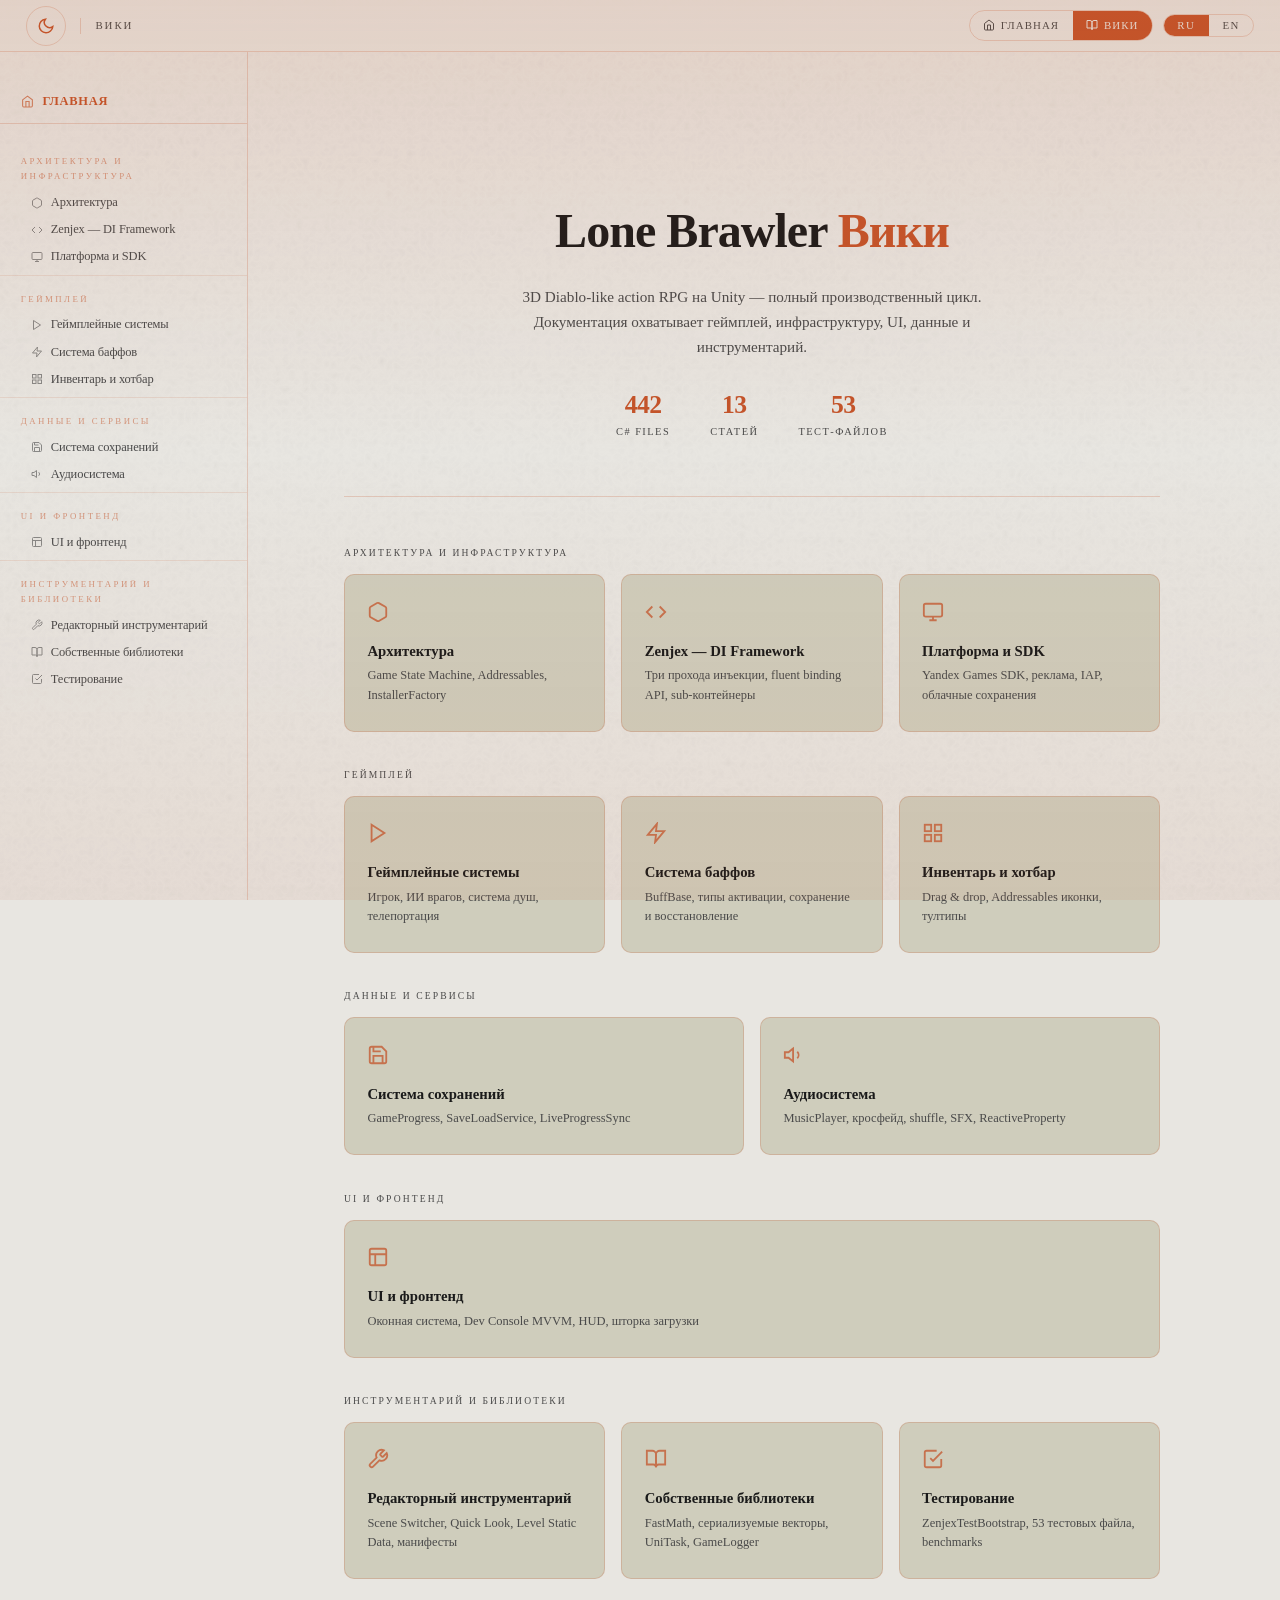
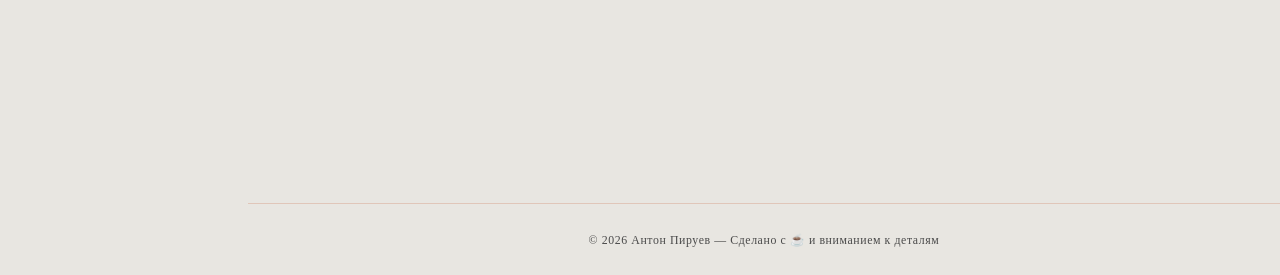
==== commit daa4efb4: "Updated footer" ====
--- a/src/wiki.html
+++ b/src/wiki.html
@@ -106,8 +106,8 @@
   </div><!-- /.main -->
 
   <footer>
-    <span class="t" data-ru="© 2025 Lone Brawler Wiki" data-en="© 2025 Lone Brawler Wiki">
-      © 2025 Lone Brawler Wiki
+    <span class="t" data-ru="© 2026 Антон Пируев — Сделано с ☕ и вниманием к деталям" data-en="© 2026 Anton Piruev — Made with ☕ and attention to detail">
+      © 2026 Антон Пируев — Сделано с ☕ и вниманием к деталям
     </span>
   </footer>
 
--- a/src/css/wiki.css
+++ b/src/css/wiki.css
@@ -759,3 +759,335 @@
   .wiki-nav-btn { max-width: 100%; }
   .wiki-nav-btn--next { margin-left: 0; text-align: left; align-items: flex-start; }
 }
+
+
+/* ════════════════════════════════════════════════════════════
+   CODE BLOCK WITH LANGUAGE BADGE
+   ════════════════════════════════════════════════════════════ */
+.wiki-code-wrap {
+  position: relative;
+  margin: 0.8rem 0 1.2rem;
+  border-radius: 10px;
+  border: 1px solid var(--border);
+  background: var(--card);
+  overflow: hidden;
+  transition: border-color 0.22s;
+}
+.wiki-code-wrap:hover {
+  border-color: color-mix(in srgb, var(--accent) 40%, var(--border));
+}
+.wiki-code-lang {
+  display: block;
+  padding: 0.28rem 1rem;
+  font-size: 0.6rem;
+  font-weight: 700;
+  letter-spacing: 0.16em;
+  text-transform: uppercase;
+  color: var(--accent);
+  opacity: 0.8;
+  border-bottom: 1px solid var(--border);
+  background: color-mix(in srgb, var(--accent) 5%, var(--surface));
+  text-align: right;
+}
+.wiki-code-wrap pre {
+  margin: 0;
+  padding: 1rem 1.2rem;
+  overflow-x: auto;
+  background: transparent;
+}
+.wiki-code-wrap pre code {
+  background: none;
+  border: none;
+  padding: 0;
+  font-size: 0.8rem;
+  font-family: 'SFMono-Regular', 'Consolas', 'Liberation Mono', monospace;
+  color: var(--text);
+  white-space: pre;
+  display: block;
+  line-height: 1.65;
+}
+/* Wrap non-language code blocks too */
+.wiki-body pre:not(.wiki-code-wrap pre) {
+  background: var(--surface);
+  border: 1px solid var(--border);
+  border-radius: 8px;
+  padding: 1rem 1.2rem;
+  overflow-x: auto;
+  margin: 0.8rem 0 1.2rem;
+}
+
+/* C# syntax highlighting tokens */
+.wiki-body .hl-k { color: #4ccbad; }
+.wiki-body .hl-t { color: #7dd3f0; }
+.wiki-body .hl-s { color: #ce9178; }
+.wiki-body .hl-c { color: #6a9955; font-style: italic; }
+.wiki-body .hl-a { color: var(--accent2); }
+
+[data-theme="light"] .wiki-body .hl-k { color: #0a6e5a; }
+[data-theme="light"] .wiki-body .hl-t { color: #1a6fa8; }
+[data-theme="light"] .wiki-body .hl-s { color: #a31515; }
+[data-theme="light"] .wiki-body .hl-c { color: #4a7c3f; }
+[data-theme="light"] .wiki-body .hl-a { color: #795e26; }
+
+
+/* ════════════════════════════════════════════════════════════
+   API SURFACE
+   ════════════════════════════════════════════════════════════ */
+.wiki-api-surface {
+  margin: 0.8rem 0 1.2rem;
+  border: 1px solid var(--border);
+  border-radius: 10px;
+  overflow: hidden;
+  transition: border-color 0.22s;
+}
+.wiki-api-surface:hover {
+  border-color: color-mix(in srgb, var(--accent) 40%, var(--border));
+}
+.wiki-api-row {
+  display: grid;
+  grid-template-columns: minmax(0,1fr) minmax(0,2fr);
+  gap: 0;
+  padding: 0;
+  border-bottom: 1px solid color-mix(in srgb, var(--border) 50%, transparent);
+  transition: background 0.15s;
+}
+.wiki-api-row:last-child { border-bottom: none; }
+.wiki-api-row:hover { background: color-mix(in srgb, var(--accent) 5%, transparent); }
+.wiki-api-row:has(.wiki-api-note) {
+  grid-template-columns: minmax(0,1fr) minmax(0,2fr) minmax(0,1.2fr);
+}
+.wiki-api-ret, .wiki-api-sig, .wiki-api-note {
+  padding: 0.55rem 1rem;
+}
+.wiki-api-ret {
+  background: var(--surface);
+  border-right: 1px solid color-mix(in srgb, var(--border) 50%, transparent);
+}
+.wiki-api-ret code {
+  font-size: 0.75rem;
+  color: var(--accent2);
+  background: none;
+  border: none;
+  padding: 0;
+  font-family: 'SFMono-Regular', 'Consolas', monospace;
+  white-space: nowrap;
+}
+.wiki-api-sig code {
+  font-size: 0.78rem;
+  color: var(--text);
+  background: none;
+  border: none;
+  padding: 0;
+  font-family: 'SFMono-Regular', 'Consolas', monospace;
+  word-break: break-word;
+  overflow-wrap: anywhere;
+}
+.wiki-api-note {
+  font-size: 0.74rem;
+  color: var(--muted);
+  border-left: 1px solid color-mix(in srgb, var(--border) 50%, transparent);
+  display: flex;
+  align-items: center;
+}
+
+
+/* ════════════════════════════════════════════════════════════
+   FLOW DIAGRAM  (dgm-flow)
+   ════════════════════════════════════════════════════════════ */
+.dgm-flow {
+  display: flex;
+  flex-direction: column;
+  margin: 0.8rem 0 1.2rem;
+  padding: 1.2rem 1.4rem;
+  background: var(--surface);
+  border: 1px solid var(--border);
+  border-radius: 10px;
+  transition: border-color 0.22s;
+}
+.dgm-flow:hover {
+  border-color: color-mix(in srgb, var(--accent) 35%, var(--border));
+}
+.dgm-flow-title {
+  font-size: 0.72rem;
+  font-weight: 700;
+  color: var(--accent);
+  margin-bottom: 0.8rem;
+  letter-spacing: 0.04em;
+  opacity: 0.85;
+}
+.dgm-flow-item {
+  display: flex;
+  gap: 0;
+  min-height: 2rem;
+}
+.dgm-flow-connector {
+  display: flex;
+  flex-direction: column;
+  align-items: center;
+  width: 20px;
+  flex-shrink: 0;
+}
+.dgm-flow-dot {
+  width: 10px;
+  height: 10px;
+  border-radius: 50%;
+  background: var(--accent);
+  margin-top: 0.35rem;
+  flex-shrink: 0;
+  z-index: 1;
+  box-shadow: 0 0 0 3px color-mix(in srgb, var(--accent) 15%, transparent);
+}
+.dgm-flow-dot--child {
+  width: 7px;
+  height: 7px;
+  background: color-mix(in srgb, var(--accent) 55%, var(--muted));
+  box-shadow: none;
+}
+.dgm-flow-line {
+  width: 2px;
+  flex: 1;
+  background: color-mix(in srgb, var(--accent) 22%, var(--border));
+  min-height: 0.6rem;
+}
+.dgm-flow-content {
+  flex: 1;
+  padding: 0.2rem 0 0.6rem 0.8rem;
+}
+.dgm-flow-label code {
+  font-family: 'SFMono-Regular', 'Consolas', monospace;
+  font-size: 0.82rem;
+  color: var(--text);
+  background: color-mix(in srgb, var(--accent) 8%, var(--surface));
+  border: 1px solid color-mix(in srgb, var(--accent) 18%, var(--border));
+  border-radius: 5px;
+  padding: 0.15em 0.55em;
+  display: inline-block;
+}
+.dgm-flow-note {
+  font-size: 0.73rem;
+  color: var(--muted);
+  margin-top: 0.25rem;
+  padding-left: 0.1rem;
+}
+.dgm-flow-children {
+  margin-left: 1rem;
+  margin-top: 0.4rem;
+  padding-left: 0.8rem;
+  border-left: 2px solid color-mix(in srgb, var(--accent) 18%, var(--border));
+}
+
+
+/* ════════════════════════════════════════════════════════════
+   TIMELINE DIAGRAM  (dgm-timeline)
+   ════════════════════════════════════════════════════════════ */
+.dgm-timeline {
+  margin: 0.8rem 0 1.2rem;
+  display: flex;
+  flex-direction: column;
+  gap: 1.2rem;
+}
+.dgm-tl-group {}
+.dgm-tl-group-label {
+  font-size: 0.58rem;
+  font-weight: 700;
+  letter-spacing: 0.2em;
+  text-transform: uppercase;
+  color: var(--accent);
+  opacity: 0.8;
+  margin-bottom: 0.5rem;
+}
+.dgm-tl-items {
+  display: flex;
+  flex-direction: column;
+  padding: 0.8rem 1.2rem;
+  background: var(--surface);
+  border: 1px solid var(--border);
+  border-radius: 10px;
+  transition: border-color 0.22s;
+}
+.dgm-tl-items:hover {
+  border-color: color-mix(in srgb, var(--accent) 35%, var(--border));
+}
+.dgm-tl-item {
+  display: flex;
+  gap: 0;
+  min-height: 2rem;
+}
+.dgm-tl-connector {
+  display: flex;
+  flex-direction: column;
+  align-items: center;
+  width: 18px;
+  flex-shrink: 0;
+}
+.dgm-tl-dot {
+  width: 9px;
+  height: 9px;
+  border-radius: 50%;
+  background: var(--accent);
+  margin-top: 0.38rem;
+  flex-shrink: 0;
+  box-shadow: 0 0 0 2px color-mix(in srgb, var(--accent) 15%, transparent);
+}
+.dgm-tl-line {
+  width: 2px;
+  flex: 1;
+  background: color-mix(in srgb, var(--accent) 20%, var(--border));
+  min-height: 0.4rem;
+}
+.dgm-tl-item:last-child .dgm-tl-line { display: none; }
+.dgm-tl-body {
+  flex: 1;
+  padding: 0.2rem 0 0.5rem 0.8rem;
+}
+.dgm-tl-row {
+  display: flex;
+  align-items: center;
+  gap: 0.6rem;
+  flex-wrap: wrap;
+}
+.dgm-tl-label {
+  font-family: 'SFMono-Regular', 'Consolas', monospace;
+  font-size: 0.79rem;
+  color: var(--text);
+  background: color-mix(in srgb, var(--accent) 8%, var(--surface));
+  border: 1px solid color-mix(in srgb, var(--accent) 18%, var(--border));
+  border-radius: 4px;
+  padding: 0.12em 0.5em;
+  display: inline-block;
+}
+.dgm-tl-sub {
+  font-size: 0.73rem;
+  color: var(--muted);
+  margin-top: 0.18rem;
+}
+
+
+/* ════════════════════════════════════════════════════════════
+   TABLE FIX — make table fill its container width
+   ════════════════════════════════════════════════════════════ */
+.wiki-body table {
+  width: 100%;
+  min-width: 100%;
+  table-layout: auto;
+  display: table;
+}
+.wiki-table-wrap {
+  overflow-x: auto;
+  width: 100%;
+  margin: 0.8rem 0 1.2rem;
+  border-radius: 8px;
+  border: 1px solid var(--border);
+}
+
+
+/* ════════════════════════════════════════════════════════════
+   MOBILE
+   ════════════════════════════════════════════════════════════ */
+@media (max-width: 768px) {
+  .dgm-flow, .dgm-tl-items { padding: 0.8rem 0.9rem; }
+  .wiki-api-row { grid-template-columns: 1fr; }
+  .wiki-api-row:has(.wiki-api-note) { grid-template-columns: 1fr; }
+  .wiki-api-ret { border-right: none; border-bottom: 1px solid color-mix(in srgb, var(--border) 50%, transparent); }
+  .wiki-api-note { border-left: none; border-top: 1px solid color-mix(in srgb, var(--border) 50%, transparent); }
+}
